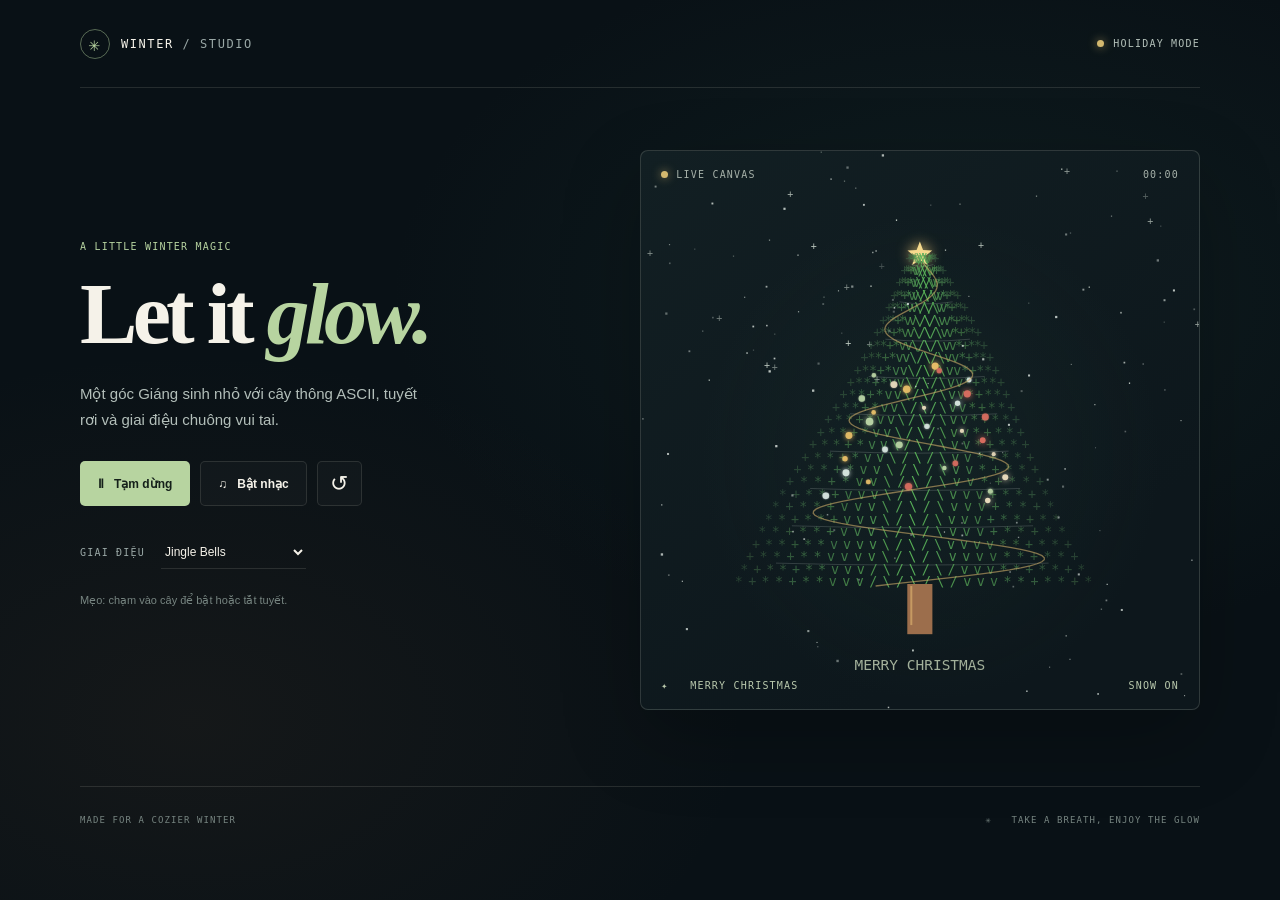
==== web/index.html @ e71753f1 "Add local Christmas tree web experience Co-authored-by: Copilot <223556219+Copilot@users.noreply.git" ====
<!doctype html>
<html lang="vi">
  <head>
    <meta charset="utf-8">
    <meta name="viewport" content="width=device-width, initial-scale=1">
    <meta name="theme-color" content="#09131a">
    <meta name="description" content="Cây thông Giáng sinh ASCII động với tuyết rơi và nhạc chuông.">
    <title>Christmas Tree — Holiday lights</title>
    <link rel="stylesheet" href="style.css">
  </head>
  <body>
    <main class="page">
      <header class="topbar">
        <a class="brand" href="#" aria-label="Christmas Tree trang chủ">
          <span class="brand-mark" aria-hidden="true">✳</span>
          <span>WINTER<span class="brand-muted"> / STUDIO</span></span>
        </a>
        <span class="season"><span class="live-dot"></span> HOLIDAY MODE</span>
      </header>

      <section class="hero" aria-labelledby="title">
        <div class="intro">
          <p class="eyebrow">A LITTLE WINTER MAGIC</p>
          <h1 id="title">Let it <span>glow.</span></h1>
          <p class="description">Một góc Giáng sinh nhỏ với cây thông ASCII, tuyết rơi và giai điệu chuông vui tai.</p>
          <div class="controls" aria-label="Điều khiển cây thông">
            <button id="play-button" class="button button-primary" type="button">
              <span id="play-icon" aria-hidden="true">Ⅱ</span>
              <span id="play-label">Tạm dừng</span>
            </button>
            <button id="sound-button" class="button button-secondary" type="button" aria-pressed="false">
              <span aria-hidden="true">♫</span>
              <span id="sound-label">Bật nhạc</span>
            </button>
            <button id="restart-button" class="icon-button" type="button" aria-label="Chạy lại hoạt ảnh" title="Chạy lại">↺</button>
          </div>
          <label class="theme-picker" for="theme-select">
            <span>GIAI ĐIỆU</span>
            <select id="theme-select">
              <option value="jingle">Jingle Bells</option>
              <option value="chimes">Chuông mùa đông</option>
            </select>
          </label>
          <p class="hint">Mẹo: chạm vào cây để bật hoặc tắt tuyết.</p>
        </div>

        <div class="tree-card">
          <div class="card-top">
            <span><span class="live-dot"></span> LIVE CANVAS</span>
            <span id="clock">00:00</span>
          </div>
          <canvas id="tree-canvas" aria-label="Cây thông Giáng sinh ASCII đang chuyển động"></canvas>
          <div class="card-bottom">
            <span>✦ &nbsp; MERRY CHRISTMAS</span>
            <span id="snow-status">SNOW ON</span>
          </div>
        </div>
      </section>

      <footer>
        <span>MADE FOR A COZIER WINTER</span>
        <span>✳ &nbsp; TAKE A BREATH, ENJOY THE GLOW</span>
      </footer>
    </main>
    <script src="app.js"></script>
  </body>
</html>
---- web/style.css ----
:root {
  color-scheme: dark;
  --bg: #091116;
  --panel: #101b20;
  --text: #f5f2e9;
  --muted: #9aa8a6;
  --green: #b7d4a0;
  --line: rgba(235, 239, 222, .12);
  font-family: "Segoe UI", Arial, sans-serif;
}

* { box-sizing: border-box; }

body {
  min-width: 320px;
  min-height: 100vh;
  margin: 0;
  color: var(--text);
  background:
    radial-gradient(ellipse at 75% 33%, rgba(39, 78, 70, .2), transparent 42%),
    radial-gradient(ellipse at 15% 80%, rgba(107, 73, 47, .12), transparent 36%),
    var(--bg);
}

button, select { font: inherit; }
button { color: inherit; }

.page { width: min(1120px, calc(100% - 64px)); margin: 0 auto; }
.topbar, .brand, .season, .card-top, .card-bottom, footer { display: flex; align-items: center; }
.topbar { height: 88px; justify-content: space-between; border-bottom: 1px solid var(--line); }
.brand { gap: 11px; color: var(--text); font: 500 12px Consolas, monospace; letter-spacing: .13em; text-decoration: none; }
.brand-mark { display: grid; width: 30px; height: 30px; place-items: center; border: 1px solid rgba(183, 212, 160, .45); border-radius: 50%; color: var(--green); font-size: 19px; }
.brand-muted { color: var(--muted); }
.season, .eyebrow, .card-top, .card-bottom, footer, .theme-picker > span {
  font: 500 10px Consolas, monospace;
  letter-spacing: .12em;
}
.season { gap: 9px; color: #b3c0b9; }
.live-dot { display: inline-block; width: 7px; height: 7px; border-radius: 50%; background: #d3b86f; box-shadow: 0 0 10px rgba(211, 184, 111, .7); }

.hero { display: grid; grid-template-columns: .9fr 1.1fr; align-items: center; gap: clamp(40px, 8vw, 105px); padding: 62px 0 76px; }
.intro { padding: 12px 0; }
.eyebrow { margin: 0 0 20px; color: var(--green); }
h1 { margin: 0; font: 600 clamp(56px, 7vw, 86px)/.98 Georgia, serif; letter-spacing: -.055em; }
h1 span { color: var(--green); font-style: italic; }
.description { max-width: 350px; margin: 24px 0 28px; color: #b3bfba; font-size: 15px; line-height: 1.75; }
.controls { display: flex; align-items: center; gap: 10px; }
.button, .icon-button { min-height: 45px; border: 1px solid transparent; border-radius: 5px; cursor: pointer; transition: transform .18s, background .18s, border-color .18s; }
.button:hover, .icon-button:hover { transform: translateY(-2px); }
.button { display: inline-flex; align-items: center; justify-content: center; gap: 10px; padding: 0 17px; font-size: 12px; font-weight: 600; }
.button-primary { background: var(--green); color: #15201a; }
.button-primary:hover { background: #c8e0b2; }
.button-secondary, .icon-button { border-color: var(--line); background: rgba(255,255,255,.025); color: var(--text); }
.button-secondary:hover, .icon-button:hover { border-color: rgba(183, 212, 160, .45); }
.icon-button { width: 45px; font-size: 22px; }
.theme-picker { display: flex; align-items: center; gap: 16px; width: fit-content; margin-top: 30px; color: var(--muted); }
.theme-picker select { padding: 8px 26px 8px 0; border: 0; border-bottom: 1px solid var(--line); outline: none; background: transparent; color: var(--text); font-size: 12px; }
.theme-picker option { background: var(--panel); }
.hint { margin-top: 25px; color: #778581; font-size: 11px; }

.tree-card { position: relative; overflow: hidden; border: 1px solid rgba(223, 229, 210, .16); border-radius: 8px; background: radial-gradient(ellipse at 52% 55%, rgba(40, 73, 62, .18), transparent 56%), linear-gradient(145deg, #121f23, #0d171c 75%); box-shadow: 0 28px 80px rgba(0,0,0,.24); }
.card-top, .card-bottom { position: absolute; z-index: 1; right: 0; left: 0; justify-content: space-between; padding: 18px 20px; color: #a6b1a9; }
.card-top { top: 0; }
.card-top > span:first-child { display: flex; align-items: center; gap: 8px; }
.card-bottom { bottom: 0; color: #b9c9ad; }
canvas { display: block; width: 100%; aspect-ratio: 1 / 1; }
footer { min-height: 68px; justify-content: space-between; border-top: 1px solid var(--line); color: #778581; font-size: 9px; }

@media (max-width: 760px) {
  .page { width: min(540px, calc(100% - 36px)); }
  .topbar { height: 68px; }
  .hero { grid-template-columns: 1fr; gap: 28px; padding: 44px 0 48px; }
  .intro { padding: 0; }
  .eyebrow { margin-bottom: 14px; }
  h1 { font-size: clamp(58px, 15vw, 76px); }
  .description { max-width: 420px; margin: 18px 0 22px; font-size: 14px; }
  .theme-picker { margin-top: 22px; }
  .hint { margin-top: 18px; }
  footer { gap: 18px; min-height: 64px; font-size: 8px; }
  footer span:last-child { text-align: right; }
}

@media (prefers-reduced-motion: reduce) {
  *, *::before, *::after { scroll-behavior: auto !important; transition-duration: .01ms !important; }
}
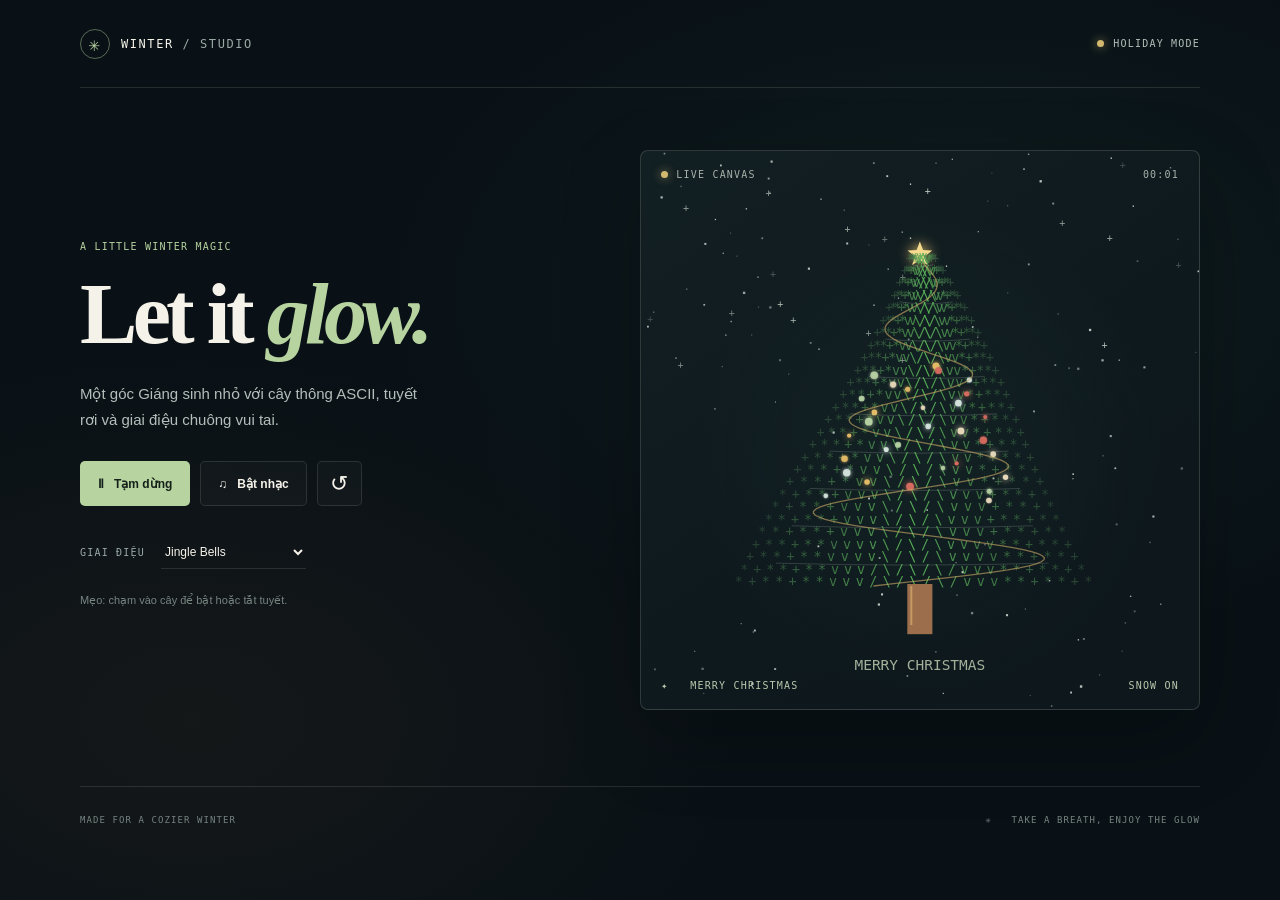
==== commit d66fefc8: "Add social metadata for published site Co-authored-by: Copilot <223556219+Copilot@users.noreply.gith" ====
--- a/web/index.html
+++ b/web/index.html
@@ -5,6 +5,10 @@
     <meta name="viewport" content="width=device-width, initial-scale=1">
     <meta name="theme-color" content="#09131a">
     <meta name="description" content="Cây thông Giáng sinh ASCII động với tuyết rơi và nhạc chuông.">
+    <meta property="og:title" content="Christmas Tree — Holiday lights">
+    <meta property="og:description" content="Một góc Giáng sinh nhỏ với cây thông ASCII, tuyết rơi và nhạc chuông vui tai.">
+    <meta property="og:type" content="website">
+    <meta property="og:url" content="https://huutn24-boop.github.io/me-ri-chit-mot/">
     <title>Christmas Tree — Holiday lights</title>
     <link rel="stylesheet" href="style.css">
   </head>
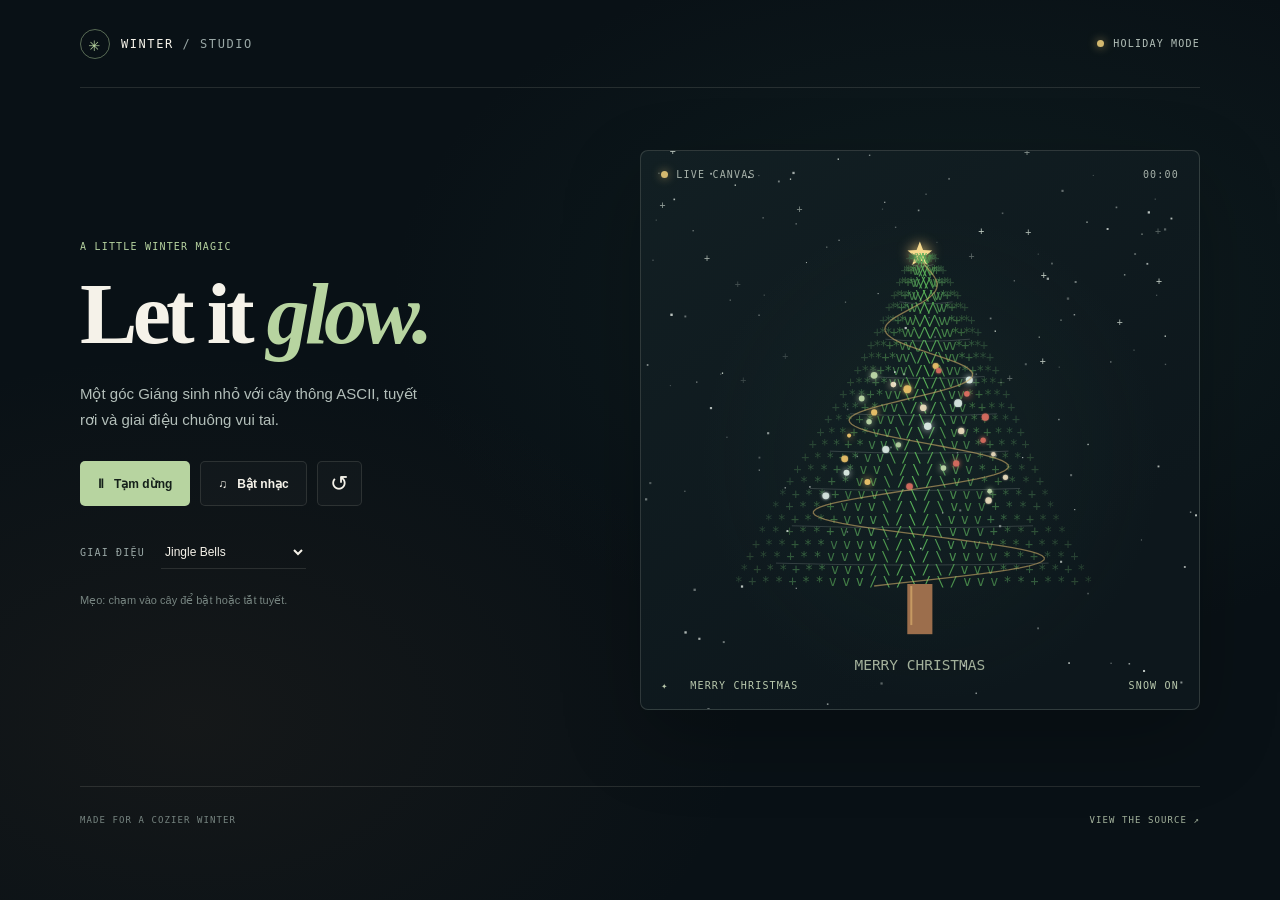
==== commit 2dd9ae27: "Link published site to its source Co-authored-by: Copilot <223556219+Copilot@users.noreply.github.co" ====
--- a/web/index.html
+++ b/web/index.html
@@ -63,7 +63,7 @@
 
       <footer>
         <span>MADE FOR A COZIER WINTER</span>
-        <span>✳ &nbsp; TAKE A BREATH, ENJOY THE GLOW</span>
+        <a class="source-link" href="https://github.com/huutn24-boop/me-ri-chit-mot">VIEW THE SOURCE ↗</a>
       </footer>
     </main>
     <script src="app.js"></script>
--- a/web/style.css
+++ b/web/style.css
@@ -65,6 +65,8 @@
 .card-bottom { bottom: 0; color: #b9c9ad; }
 canvas { display: block; width: 100%; aspect-ratio: 1 / 1; }
 footer { min-height: 68px; justify-content: space-between; border-top: 1px solid var(--line); color: #778581; font-size: 9px; }
+.source-link { color: #a4b39d; text-decoration: none; }
+.source-link:hover { color: var(--green); }
 
 @media (max-width: 760px) {
   .page { width: min(540px, calc(100% - 36px)); }
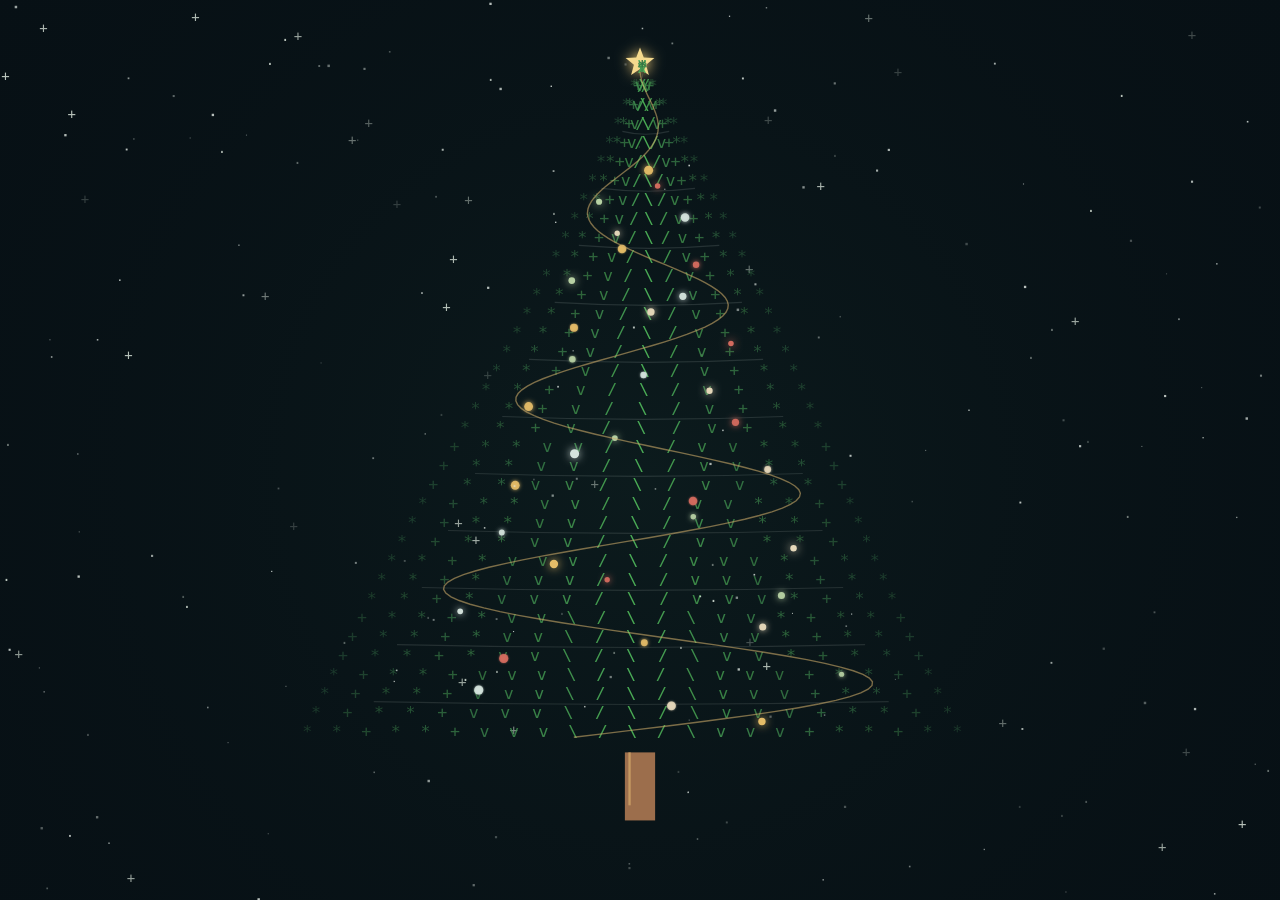
==== commit 5fb22a38: "Simplify Christmas tree web and add mobile page Co-authored-by: Copilot <223556219+Copilot@users.nor" ====
--- a/web/index.html
+++ b/web/index.html
@@ -2,70 +2,20 @@
 <html lang="vi">
   <head>
     <meta charset="utf-8">
-    <meta name="viewport" content="width=device-width, initial-scale=1">
-    <meta name="theme-color" content="#09131a">
-    <meta name="description" content="Cây thông Giáng sinh ASCII động với tuyết rơi và nhạc chuông.">
-    <meta property="og:title" content="Christmas Tree — Holiday lights">
-    <meta property="og:description" content="Một góc Giáng sinh nhỏ với cây thông ASCII, tuyết rơi và nhạc chuông vui tai.">
+    <meta name="viewport" content="width=device-width, initial-scale=1, viewport-fit=cover">
+    <meta name="theme-color" content="#071015">
+    <meta name="description" content="Cây thông Giáng sinh ASCII động với tuyết và nhạc chuông.">
+    <meta property="og:title" content="Christmas Tree">
+    <meta property="og:description" content="Cây thông Giáng sinh động, tuyết rơi và nhạc chuông.">
     <meta property="og:type" content="website">
     <meta property="og:url" content="https://huutn24-boop.github.io/me-ri-chit-mot/">
-    <title>Christmas Tree — Holiday lights</title>
+    <title>Christmas Tree</title>
     <link rel="stylesheet" href="style.css">
+    <script src="app.js" defer></script>
   </head>
   <body>
-    <main class="page">
-      <header class="topbar">
-        <a class="brand" href="#" aria-label="Christmas Tree trang chủ">
-          <span class="brand-mark" aria-hidden="true">✳</span>
-          <span>WINTER<span class="brand-muted"> / STUDIO</span></span>
-        </a>
-        <span class="season"><span class="live-dot"></span> HOLIDAY MODE</span>
-      </header>
-
-      <section class="hero" aria-labelledby="title">
-        <div class="intro">
-          <p class="eyebrow">A LITTLE WINTER MAGIC</p>
-          <h1 id="title">Let it <span>glow.</span></h1>
-          <p class="description">Một góc Giáng sinh nhỏ với cây thông ASCII, tuyết rơi và giai điệu chuông vui tai.</p>
-          <div class="controls" aria-label="Điều khiển cây thông">
-            <button id="play-button" class="button button-primary" type="button">
-              <span id="play-icon" aria-hidden="true">Ⅱ</span>
-              <span id="play-label">Tạm dừng</span>
-            </button>
-            <button id="sound-button" class="button button-secondary" type="button" aria-pressed="false">
-              <span aria-hidden="true">♫</span>
-              <span id="sound-label">Bật nhạc</span>
-            </button>
-            <button id="restart-button" class="icon-button" type="button" aria-label="Chạy lại hoạt ảnh" title="Chạy lại">↺</button>
-          </div>
-          <label class="theme-picker" for="theme-select">
-            <span>GIAI ĐIỆU</span>
-            <select id="theme-select">
-              <option value="jingle">Jingle Bells</option>
-              <option value="chimes">Chuông mùa đông</option>
-            </select>
-          </label>
-          <p class="hint">Mẹo: chạm vào cây để bật hoặc tắt tuyết.</p>
-        </div>
-
-        <div class="tree-card">
-          <div class="card-top">
-            <span><span class="live-dot"></span> LIVE CANVAS</span>
-            <span id="clock">00:00</span>
-          </div>
-          <canvas id="tree-canvas" aria-label="Cây thông Giáng sinh ASCII đang chuyển động"></canvas>
-          <div class="card-bottom">
-            <span>✦ &nbsp; MERRY CHRISTMAS</span>
-            <span id="snow-status">SNOW ON</span>
-          </div>
-        </div>
-      </section>
-
-      <footer>
-        <span>MADE FOR A COZIER WINTER</span>
-        <a class="source-link" href="https://github.com/huutn24-boop/me-ri-chit-mot">VIEW THE SOURCE ↗</a>
-      </footer>
+    <main class="scene">
+      <canvas id="tree-canvas" aria-label="Cây thông Giáng sinh động. Chạm để bật hoặc tắt nhạc."></canvas>
     </main>
-    <script src="app.js"></script>
   </body>
 </html>
--- a/web/style.css
+++ b/web/style.css
@@ -1,87 +1,52 @@
 :root {
   color-scheme: dark;
-  --bg: #091116;
-  --panel: #101b20;
-  --text: #f5f2e9;
-  --muted: #9aa8a6;
-  --green: #b7d4a0;
-  --line: rgba(235, 239, 222, .12);
-  font-family: "Segoe UI", Arial, sans-serif;
+  background: #071015;
+  font-family: Consolas, monospace;
 }
 
-* { box-sizing: border-box; }
-
-body {
-  min-width: 320px;
-  min-height: 100vh;
-  margin: 0;
-  color: var(--text);
-  background:
-    radial-gradient(ellipse at 75% 33%, rgba(39, 78, 70, .2), transparent 42%),
-    radial-gradient(ellipse at 15% 80%, rgba(107, 73, 47, .12), transparent 36%),
-    var(--bg);
+* {
+  box-sizing: border-box;
 }
 
-button, select { font: inherit; }
-button { color: inherit; }
-
-.page { width: min(1120px, calc(100% - 64px)); margin: 0 auto; }
-.topbar, .brand, .season, .card-top, .card-bottom, footer { display: flex; align-items: center; }
-.topbar { height: 88px; justify-content: space-between; border-bottom: 1px solid var(--line); }
-.brand { gap: 11px; color: var(--text); font: 500 12px Consolas, monospace; letter-spacing: .13em; text-decoration: none; }
-.brand-mark { display: grid; width: 30px; height: 30px; place-items: center; border: 1px solid rgba(183, 212, 160, .45); border-radius: 50%; color: var(--green); font-size: 19px; }
-.brand-muted { color: var(--muted); }
-.season, .eyebrow, .card-top, .card-bottom, footer, .theme-picker > span {
-  font: 500 10px Consolas, monospace;
-  letter-spacing: .12em;
-}
-.season { gap: 9px; color: #b3c0b9; }
-.live-dot { display: inline-block; width: 7px; height: 7px; border-radius: 50%; background: #d3b86f; box-shadow: 0 0 10px rgba(211, 184, 111, .7); }
-
-.hero { display: grid; grid-template-columns: .9fr 1.1fr; align-items: center; gap: clamp(40px, 8vw, 105px); padding: 62px 0 76px; }
-.intro { padding: 12px 0; }
-.eyebrow { margin: 0 0 20px; color: var(--green); }
-h1 { margin: 0; font: 600 clamp(56px, 7vw, 86px)/.98 Georgia, serif; letter-spacing: -.055em; }
-h1 span { color: var(--green); font-style: italic; }
-.description { max-width: 350px; margin: 24px 0 28px; color: #b3bfba; font-size: 15px; line-height: 1.75; }
-.controls { display: flex; align-items: center; gap: 10px; }
-.button, .icon-button { min-height: 45px; border: 1px solid transparent; border-radius: 5px; cursor: pointer; transition: transform .18s, background .18s, border-color .18s; }
-.button:hover, .icon-button:hover { transform: translateY(-2px); }
-.button { display: inline-flex; align-items: center; justify-content: center; gap: 10px; padding: 0 17px; font-size: 12px; font-weight: 600; }
-.button-primary { background: var(--green); color: #15201a; }
-.button-primary:hover { background: #c8e0b2; }
-.button-secondary, .icon-button { border-color: var(--line); background: rgba(255,255,255,.025); color: var(--text); }
-.button-secondary:hover, .icon-button:hover { border-color: rgba(183, 212, 160, .45); }
-.icon-button { width: 45px; font-size: 22px; }
-.theme-picker { display: flex; align-items: center; gap: 16px; width: fit-content; margin-top: 30px; color: var(--muted); }
-.theme-picker select { padding: 8px 26px 8px 0; border: 0; border-bottom: 1px solid var(--line); outline: none; background: transparent; color: var(--text); font-size: 12px; }
-.theme-picker option { background: var(--panel); }
-.hint { margin-top: 25px; color: #778581; font-size: 11px; }
-
-.tree-card { position: relative; overflow: hidden; border: 1px solid rgba(223, 229, 210, .16); border-radius: 8px; background: radial-gradient(ellipse at 52% 55%, rgba(40, 73, 62, .18), transparent 56%), linear-gradient(145deg, #121f23, #0d171c 75%); box-shadow: 0 28px 80px rgba(0,0,0,.24); }
-.card-top, .card-bottom { position: absolute; z-index: 1; right: 0; left: 0; justify-content: space-between; padding: 18px 20px; color: #a6b1a9; }
-.card-top { top: 0; }
-.card-top > span:first-child { display: flex; align-items: center; gap: 8px; }
-.card-bottom { bottom: 0; color: #b9c9ad; }
-canvas { display: block; width: 100%; aspect-ratio: 1 / 1; }
-footer { min-height: 68px; justify-content: space-between; border-top: 1px solid var(--line); color: #778581; font-size: 9px; }
-.source-link { color: #a4b39d; text-decoration: none; }
-.source-link:hover { color: var(--green); }
-
-@media (max-width: 760px) {
-  .page { width: min(540px, calc(100% - 36px)); }
-  .topbar { height: 68px; }
-  .hero { grid-template-columns: 1fr; gap: 28px; padding: 44px 0 48px; }
-  .intro { padding: 0; }
-  .eyebrow { margin-bottom: 14px; }
-  h1 { font-size: clamp(58px, 15vw, 76px); }
-  .description { max-width: 420px; margin: 18px 0 22px; font-size: 14px; }
-  .theme-picker { margin-top: 22px; }
-  .hint { margin-top: 18px; }
-  footer { gap: 18px; min-height: 64px; font-size: 8px; }
-  footer span:last-child { text-align: right; }
+html,
+body {
+  width: 100%;
+  height: 100%;
+  min-width: 320px;
+  min-height: 100%;
+  margin: 0;
+  overflow: hidden;
+  background: #071015;
 }
 
-@media (prefers-reduced-motion: reduce) {
-  *, *::before, *::after { scroll-behavior: auto !important; transition-duration: .01ms !important; }
+.scene {
+  position: fixed;
+  inset: 0;
+  overflow: hidden;
+  background:
+    radial-gradient(ellipse at 50% 56%, rgba(35, 75, 66, .22), transparent 49%),
+    radial-gradient(ellipse at 50% 110%, rgba(92, 63, 39, .16), transparent 48%),
+    #071015;
 }
+
+#tree-canvas {
+  display: block;
+  width: 100%;
+  height: 100%;
+  touch-action: manipulation;
+  -webkit-tap-highlight-color: transparent;
+}
+
+body.mobile-mode .scene {
+  background:
+    radial-gradient(ellipse at 50% 50%, rgba(35, 75, 66, .25), transparent 58%),
+    #071015;
+}
+
+@media (max-aspect-ratio: 3 / 4) {
+  .scene {
+    background:
+      radial-gradient(ellipse at 50% 48%, rgba(35, 75, 66, .24), transparent 56%),
+      #071015;
+  }
+}
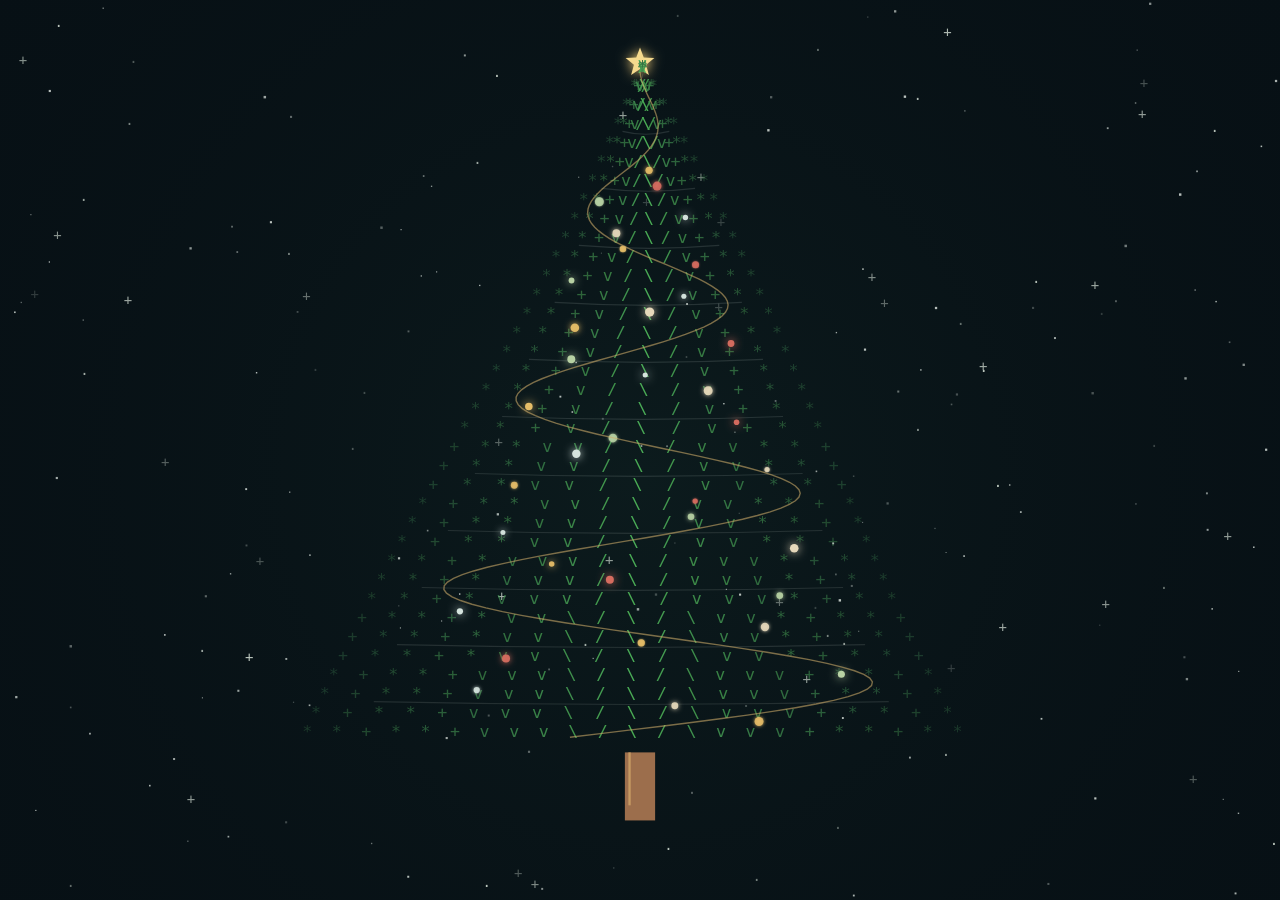
==== commit 84a6207b: "Refresh browser cache for the new minimal pages Co-authored-by: Copilot <223556219+Copilot@users.nor" ====
--- a/web/index.html
+++ b/web/index.html
@@ -11,7 +11,7 @@
     <meta property="og:url" content="https://huutn24-boop.github.io/me-ri-chit-mot/">
     <title>Christmas Tree</title>
     <link rel="stylesheet" href="style.css">
-    <script src="app.js" defer></script>
+    <script src="app.js?v=2" defer></script>
   </head>
   <body>
     <main class="scene">
